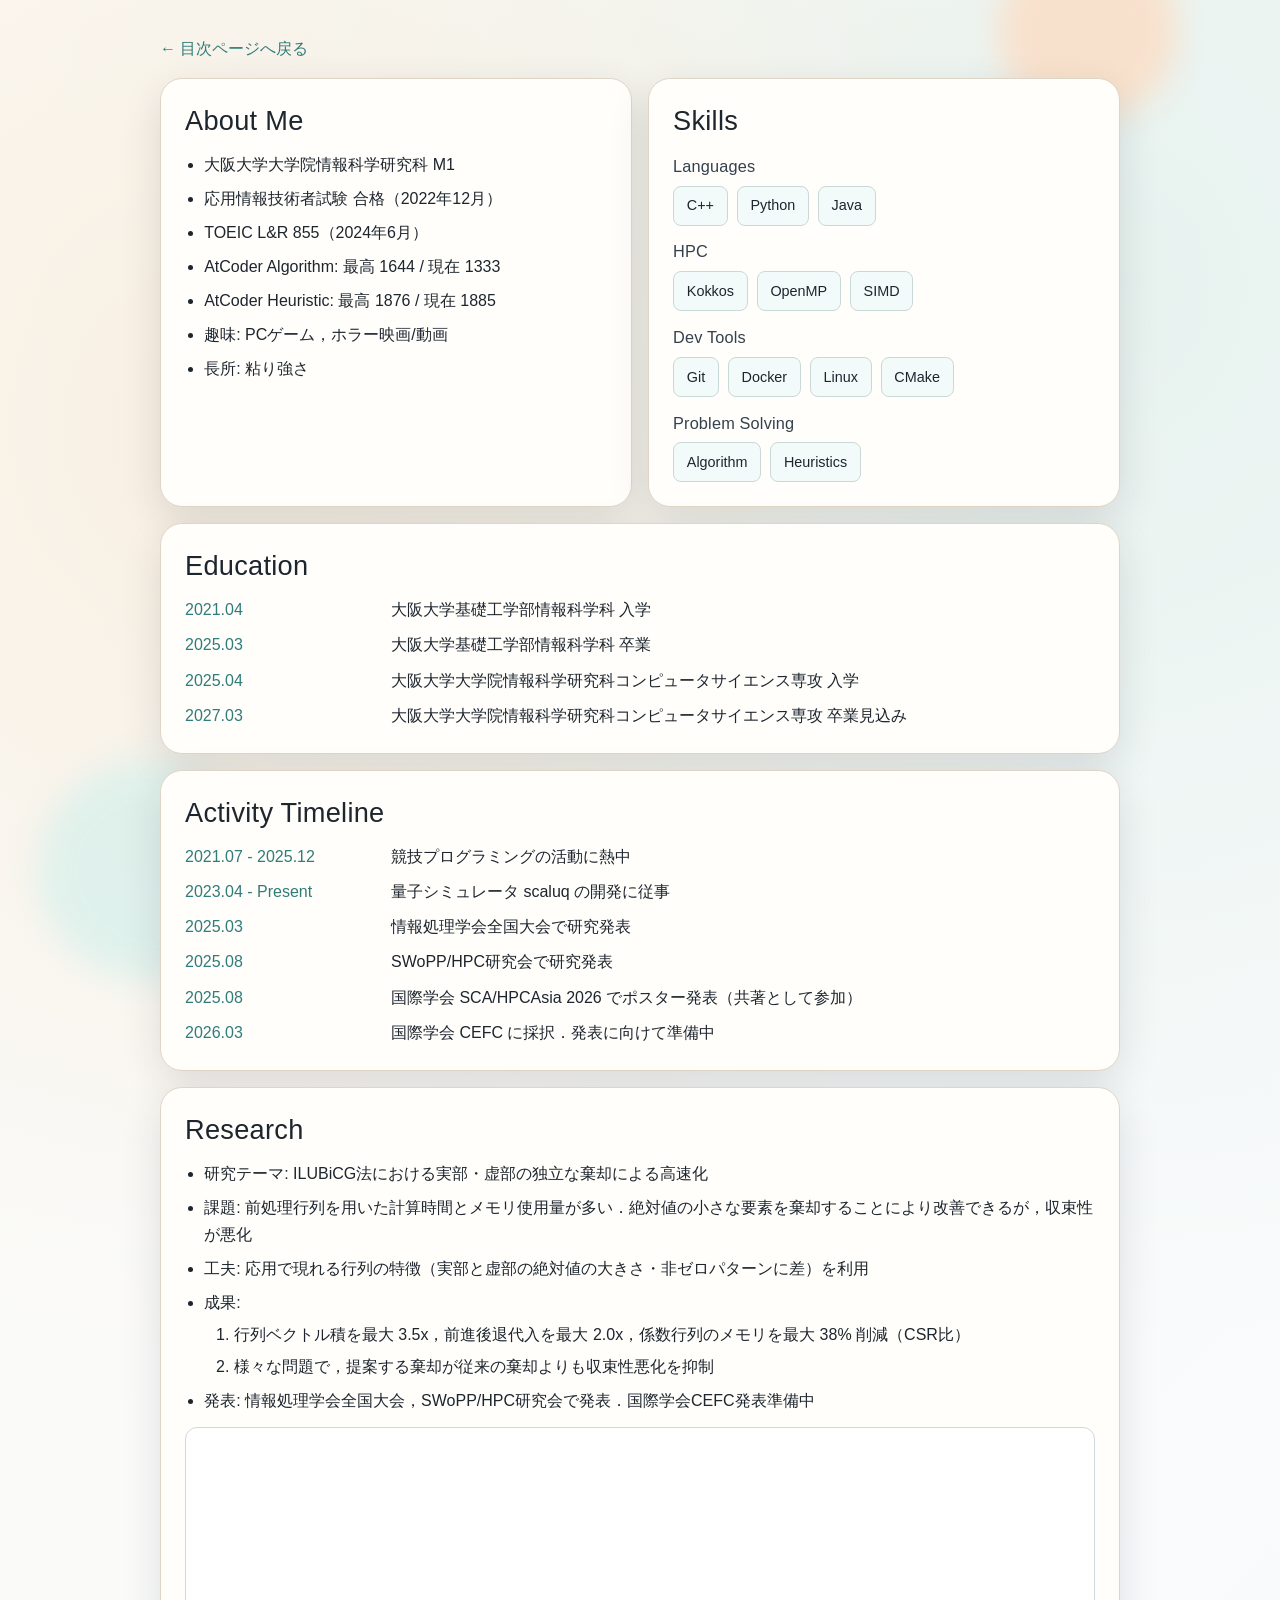
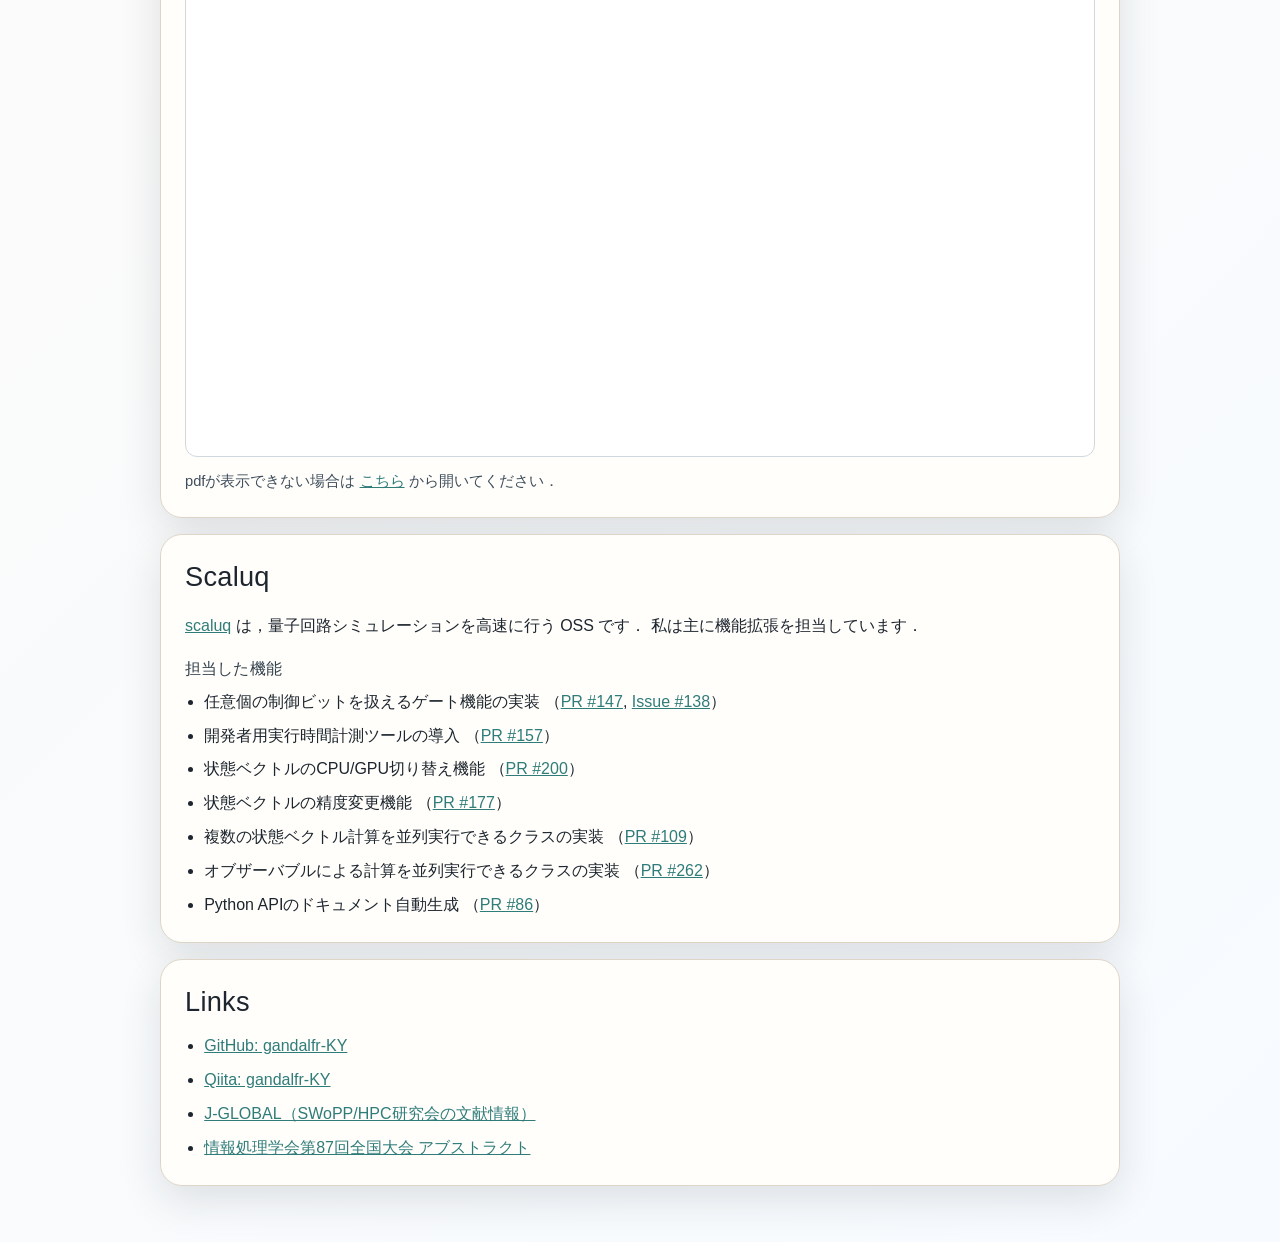
==== portfolio.html @ a689f93b "a" ====
<!DOCTYPE html>
<html lang="ja">
<head>
    <meta charset="UTF-8">
    <meta name="viewport" content="width=device-width, initial-scale=1.0">
    <title>Engineer Portfolio</title>
    <link rel="stylesheet" type="text/css" href="/src/css/portfolio.css">
</head>
<body>
    <main class="page-shell">
        <a class="back-link reveal" href="index.html">← 目次ページへ戻る</a>
        <div class="layout-stack">
            <section class="layout-grid-2">
                <article class="panel reveal" style="--delay: 0.12s;">
                    <h2>About Me</h2>
                    <ul class="detail-list">
                        <li>大阪大学大学院情報科学研究科 M1</li>
                        <li>応用情報技術者試験 合格（2022年12月）</li>
                        <li>TOEIC L&R 855（2024年6月）</li>
                        <li>AtCoder Algorithm: 最高 1644 / 現在 1333</li>
                        <li>AtCoder Heuristic: 最高 1876 / 現在 1885</li>
                        <li>趣味: PCゲーム，ホラー映画/動画</li>
                        <li>長所: 粘り強さ</li>
                    </ul>
                </article>

                <article class="panel reveal" style="--delay: 0.2s;">
                    <h2>Skills</h2>
                    <div class="skills-group">
                        <h3 class="section-subheading">Languages</h3>
                        <div class="tag-wrap">
                            <span>C++</span>
                            <span>Python</span>
                            <span>Java</span>
                        </div>
                    </div>
                    <div class="skills-group">
                        <h3 class="section-subheading">HPC</h3>
                        <div class="tag-wrap">
                            <span>Kokkos</span>
                            <span>OpenMP</span>
                            <span>SIMD</span>
                        </div>
                    </div>
                    <div class="skills-group">
                        <h3 class="section-subheading">Dev Tools</h3>
                        <div class="tag-wrap">
                            <span>Git</span>
                            <span>Docker</span>
                            <span>Linux</span>
                            <span>CMake</span>
                        </div>
                    </div>
                    <div class="skills-group">
                        <h3 class="section-subheading">Problem Solving</h3>
                        <div class="tag-wrap">
                            <span>Algorithm</span>
                            <span>Heuristics</span>
                        </div>
                    </div>
                </article>
            </section>

            <section class="layout-grid-2">
                <article class="panel intro-card--career reveal" style="--delay: 0.22s;">
                    <h2>Education</h2>
                    <ul class="intro-career">
                        <li>
                            <span class="timeline-date">2021.04</span>
                            <span class="timeline-item">大阪大学基礎工学部情報科学科 入学</span>
                        </li>
                        <li>
                            <span class="timeline-date">2025.03</span>
                            <span class="timeline-item">大阪大学基礎工学部情報科学科 卒業</span>
                        </li>
                        <li>
                            <span class="timeline-date">2025.04</span>
                            <span class="timeline-item">大阪大学大学院情報科学研究科コンピュータサイエンス専攻 入学</span>
                        </li>
                        <li>
                            <span class="timeline-date">2027.03</span>
                            <span class="timeline-item">大阪大学大学院情報科学研究科コンピュータサイエンス専攻 卒業見込み</span>
                        </li>
                    </ul>
                </article>
            </section>

            <section class="panel reveal" style="--delay: 0.46s;">
                <h2>Activity Timeline</h2>
                <ul class="timeline">
                    <li>
                        <span class="timeline-date">2021.07 - 2025.12</span>
                        <span class="timeline-item">競技プログラミングの活動に熱中</span>
                    </li>
                    <li>
                        <span class="timeline-date">2023.04 - Present</span>
                        <span class="timeline-item">量子シミュレータ scaluq の開発に従事</span>
                    </li>
                    <li>
                        <span class="timeline-date">2025.03</span>
                        <span class="timeline-item">情報処理学会全国大会で研究発表</span>
                    </li>
                    <li>
                        <span class="timeline-date">2025.08</span>
                        <span class="timeline-item">SWoPP/HPC研究会で研究発表</span>
                    </li>
                    <li>
                        <span class="timeline-date">2025.08</span>
                        <span class="timeline-item">国際学会 SCA/HPCAsia 2026 でポスター発表（共著として参加）</span>
                    </li>
                    <li>
                        <span class="timeline-date">2026.03</span>
                        <span class="timeline-item">国際学会 CEFC に採択．発表に向けて準備中</span>
                    </li>
                </ul>
            </section>

            <section class="panel reveal" style="--delay: 0.28s;">
                <h2>Research</h2>
                <ul class="detail-list">
                    <li><strong>研究テーマ:</strong> ILUBiCG法における実部・虚部の独立な棄却による高速化</li>
                    <li><strong>課題:</strong> 前処理行列を用いた計算時間とメモリ使用量が多い．絶対値の小さな要素を棄却することにより改善できるが，収束性が悪化</li>
                    <li><strong>工夫:</strong> 応用で現れる行列の特徴（実部と虚部の絶対値の大きさ・非ゼロパターンに差）を利用</li>
                    <li>
                        <strong>成果:</strong>
                        <ol class="detail-sublist">
                            <li>行列ベクトル積を最大 3.5x，前進後退代入を最大 2.0x，係数行列のメモリを最大 38% 削減（CSR比）</li>
                            <li>様々な問題で，提案する棄却が従来の棄却よりも収束性悪化を抑制</li>
                        </ol>
                    </li>
                    <li><strong>発表:</strong> 情報処理学会全国大会，SWoPP/HPC研究会で発表．国際学会CEFC発表準備中</li>
                </ul>
                <iframe
                    class="pdf-viewer"
                    src="research.pdf#view=FitH"
                    title="Research PDF"
                    loading="lazy">
                </iframe>
                <p class="meta">
                    pdfが表示できない場合は
                    <a href="research.pdf" target="_blank" rel="noopener noreferrer">こちら</a>
                    から開いてください．
                </p>
            </section>

            <section class="panel reveal" style="--delay: 0.34s;">
                <h2>Scaluq</h2>
                <p>
                    <a href="https://github.com/qulacs/scaluq" target="_blank" rel="noopener noreferrer">scaluq</a>
                    は，量子回路シミュレーションを高速に行う OSS です．
                    私は主に機能拡張を担当しています．
                </p>
                <h3 class="section-subheading">担当した機能</h3>
                <ul class="detail-list task-list">
                    <li>
                        任意個の制御ビットを扱えるゲート機能の実装
                        （<a href="https://github.com/qulacs/scaluq/pull/147" target="_blank" rel="noopener noreferrer">PR #147</a>,
                        <a href="https://github.com/qulacs/scaluq/issues/138" target="_blank" rel="noopener noreferrer">Issue #138</a>）
                    </li>
                    <li>
                        開発者用実行時間計測ツールの導入
                        （<a href="https://github.com/qulacs/scaluq/pull/157" target="_blank" rel="noopener noreferrer">PR #157</a>）
                    </li>
                    <li>
                        状態ベクトルのCPU/GPU切り替え機能
                        （<a href="https://github.com/qulacs/scaluq/pull/200" target="_blank" rel="noopener noreferrer">PR #200</a>）
                    </li>
                    <li>
                        状態ベクトルの精度変更機能
                        （<a href="https://github.com/qulacs/scaluq/pull/177" target="_blank" rel="noopener noreferrer">PR #177</a>）
                    </li>
                    <li>
                        複数の状態ベクトル計算を並列実行できるクラスの実装
                        （<a href="https://github.com/qulacs/scaluq/pull/109" target="_blank" rel="noopener noreferrer">PR #109</a>）
                    </li>
                    <li>
                        オブザーバブルによる計算を並列実行できるクラスの実装
                        （<a href="https://github.com/qulacs/scaluq/pull/262" target="_blank" rel="noopener noreferrer">PR #262</a>）
                    </li>
                    <li>
                        Python APIのドキュメント自動生成
                        （<a href="https://github.com/qulacs/scaluq/pull/86" target="_blank" rel="noopener noreferrer">PR #86</a>）
                    </li>
                </ul>
            </section>

            <section class="panel reveal" style="--delay: 0.4s;">
                <h2>Links</h2>
                <ul class="detail-list">
                    <li>
                        <a href="https://github.com/gandalfr-KY" target="_blank" rel="noopener noreferrer">GitHub: gandalfr-KY</a>
                    </li>
                    <li>
                        <a href="https://qiita.com/gandalfr-KY" target="_blank" rel="noopener noreferrer">Qiita: gandalfr-KY</a>
                    </li>
                    <li>
                        <a href="https://jglobal.jst.go.jp/detail?JGLOBAL_ID=202502243102339112" target="_blank" rel="noopener noreferrer">J-GLOBAL（SWoPP/HPC研究会の文献情報）</a>
                    </li>
                    <li>
                        <a href="https://www.ipsj.or.jp/event/taikai/87/WEB/data/pdf/6J-06.html" target="_blank" rel="noopener noreferrer">情報処理学会第87回全国大会 アブストラクト</a>
                    </li>
                </ul>
            </section>
        </div>
    </main>
</body>
</html>
---- src/css/portfolio.css ----
:root {
    --ink: #1d252e;
    --surface: #fffefb;
    --line: #ded5c7;
    --accent: #d85d31;
    --teal: #2f7c79;
    --shadow: 0 14px 40px rgba(27, 34, 44, 0.12);
    --space-xs: 0.32rem;
    --space-sm: 0.5rem;
    --space-md: 0.8rem;
    --space-lg: 1rem;
    --space-xl: 1.5rem;
    --radius-sm: 8px;
    --radius-md: 12px;
    --radius-lg: 22px;
    --radius-lg-mobile: 18px;
}

* {
    box-sizing: border-box;
}

body {
    margin: 0;
    min-height: 100vh;
    font-family: "Hiragino Kaku Gothic ProN", "Yu Gothic UI", "Yu Gothic", "Meiryo", "Noto Sans JP", sans-serif;
    font-weight: 300;
    color: var(--ink);
    line-height: 1.7;
    background:
        radial-gradient(circle at 20% 15%, #f8efe2 0%, transparent 35%),
        radial-gradient(circle at 85% 10%, #e6f2ef 0%, transparent 38%),
        linear-gradient(135deg, #fcfaf6 0%, #f7fbff 100%);

}

body::before,
body::after {
    content: "";
    position: fixed;
    z-index: -1;
    border-radius: 999px;
    filter: blur(16px);
    opacity: 0.65;
    animation: drift 10s ease-in-out infinite alternate;
}

body::before {
    width: 180px;
    height: 180px;
    top: -60px;
    right: 8%;
    background: #ffd7b8;
}

body::after {
    width: 220px;
    height: 220px;
    bottom: -80px;
    left: 3%;
    background: #d2efeb;
    animation-delay: 0.6s;
}

.page-shell {
    width: min(960px, calc(100% - 2.4rem));
    margin: 2.2rem auto 3.5rem;
}

.back-link {
    display: inline-block;
    margin-bottom: 0;
    color: var(--teal);
    text-decoration: none;
    font-weight: 500;
}

.back-link:hover {
    text-decoration: underline;
}

.layout-stack {
    display: grid;
    gap: var(--space-lg);
    margin-top: var(--space-lg);
}

.layout-grid-2 {
    display: grid;
    grid-template-columns: repeat(2, minmax(0, 1fr));
    gap: var(--space-lg);
}

.panel {
    padding: var(--space-xl);
    border: 1px solid var(--line);
    border-radius: var(--radius-lg);
    background: var(--surface);
    box-shadow: var(--shadow);
}

h1,
h2,
h3 {
    margin-top: 0;
    font-family: inherit;
    letter-spacing: 0.01em;
}

h1 {
    margin-bottom: 0.6rem;
    font-size: clamp(1.6rem, 3.3vw, 2.4rem);
    font-weight: 400;
    line-height: 1.25;
}

h1 span {
    color: var(--accent);
}

h2 {
    margin-bottom: 0.7rem;
    font-size: clamp(1.3rem, 2.4vw, 1.7rem);
    font-weight: 400;
    line-height: 1.35;
}

h3 {
    font-weight: 400;
}

.section-subheading {
    margin: var(--space-md) 0 var(--space-xs);
    color: #33414e;
    font-size: 1.02rem;
    font-weight: 500;
}

.skills-group + .skills-group {
    margin-top: var(--space-sm);
}

a {
    color: var(--teal);
}

a:hover {
    opacity: 0.85;
}

.intro-card h2 {
    margin: 0 0 var(--space-sm);
    color: var(--teal);
    font-size: clamp(1.05rem, 2vw, 1.2rem);
}

.intro-card p {
    margin: 0;
}

.intro-card p + p {
    margin-top: var(--space-sm);
}

.intro-card--career {
    grid-column: 1 / -1;
}

.intro-career,
.timeline {
    margin: var(--space-sm) 0 0;
    padding: 0;
    list-style: none;
    display: grid;
    gap: var(--space-sm);
}

.intro-career li,
.timeline li {
    display: grid;
    grid-template-columns: minmax(120px, 190px) 1fr;
    column-gap: var(--space-lg);
    align-items: baseline;
}

.detail-list {
    margin: var(--space-sm) 0 0;
    padding-left: 1.2rem;
}

.detail-list li + li {
    margin-top: 0.42rem;
}

.detail-list p {
    margin: 0.22rem 0 0;
}

.detail-sublist {
    margin: var(--space-xs) 0 0;
    margin-left: 0.35rem;
    padding-left: 1.5rem;
}

.detail-sublist li + li {
    margin-top: var(--space-xs);
}

.task-list {
    margin-top: 0;
}

.detail-list strong {
    font-weight: 500;
}

.tag-wrap {
    display: flex;
    flex-wrap: wrap;
    gap: 0.55rem;
}

.tag-wrap span {
    padding: 0.42rem 0.8rem;
    border: 1px solid #c9d9d8;
    border-radius: var(--radius-sm);
    background: #f3fbfa;
    font-weight: 400;
    font-size: 0.9rem;
}

.meta {
    margin-top: var(--space-md);
    margin-bottom: 0;
    color: #3f4e5b;
    font-size: 0.92rem;
    line-height: 1.55;
}

.pdf-viewer {
    display: block;
    width: 100%;
    height: clamp(420px, 70vh, 860px);
    margin-top: var(--space-md);
    border: 1px solid #cfd8de;
    border-radius: var(--radius-md);
    background: #ffffff;
}

.timeline-date {
    color: var(--teal);
    font-weight: 500;
    white-space: nowrap;
}

.timeline-item {
    min-width: 0;
}

.reveal {
    opacity: 0;
    transform: translateY(10px);
    animation: reveal 0.6s ease forwards;
    animation-delay: var(--delay, 0s);
}

@keyframes reveal {
    to {
        opacity: 1;
        transform: translateY(0);
    }
}

@keyframes drift {
    to {
        transform: translateY(16px);
    }
}

@media (max-width: 820px) {
    .page-shell {
        width: min(960px, calc(100% - 1.2rem));
        margin-top: 1.2rem;
    }

    .panel {
        padding: 1.15rem;
        border-radius: var(--radius-lg-mobile);
    }

    .layout-grid-2 {
        grid-template-columns: 1fr;
    }

    .intro-card--career {
        grid-column: auto;
    }

    .timeline li,
    .intro-career li {
        grid-template-columns: 1fr;
        row-gap: 0.1rem;
    }

    .timeline-date {
        white-space: normal;
    }

    .pdf-viewer {
        height: min(70vh, 620px);
    }
}
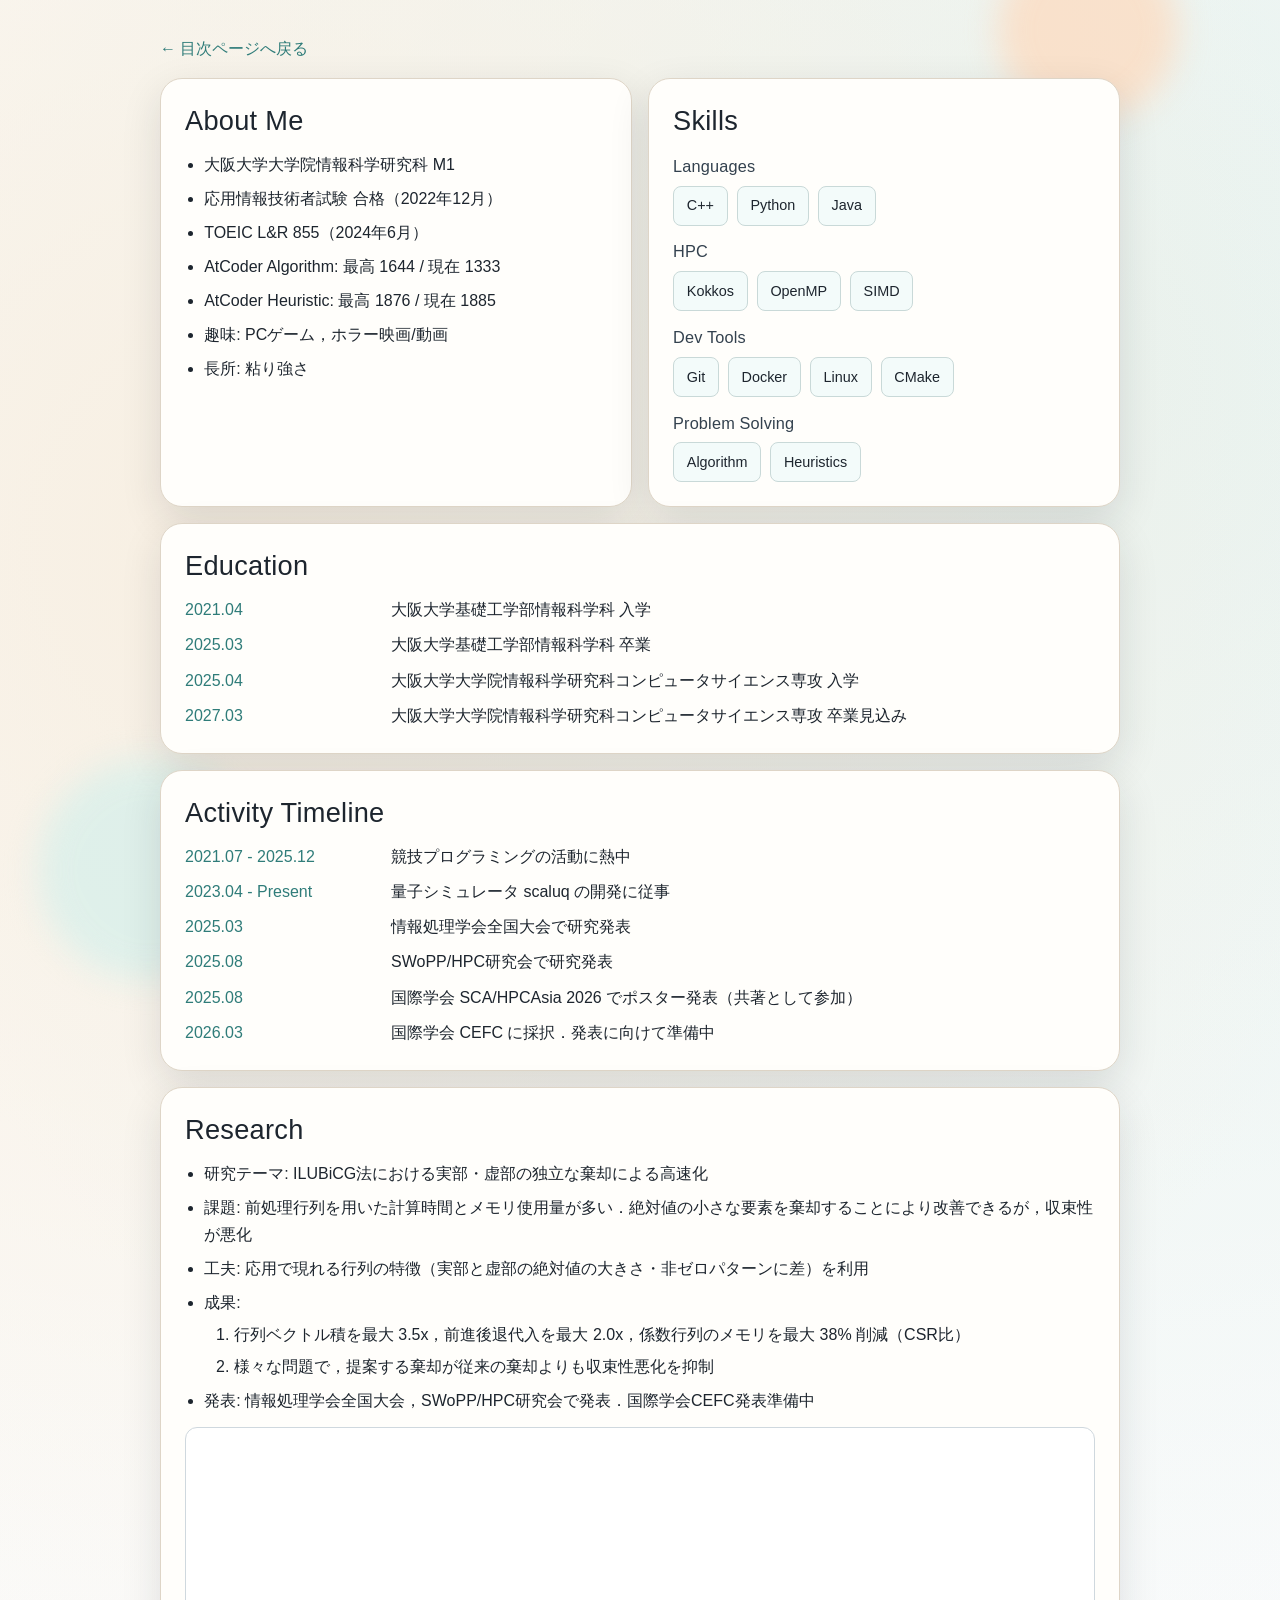
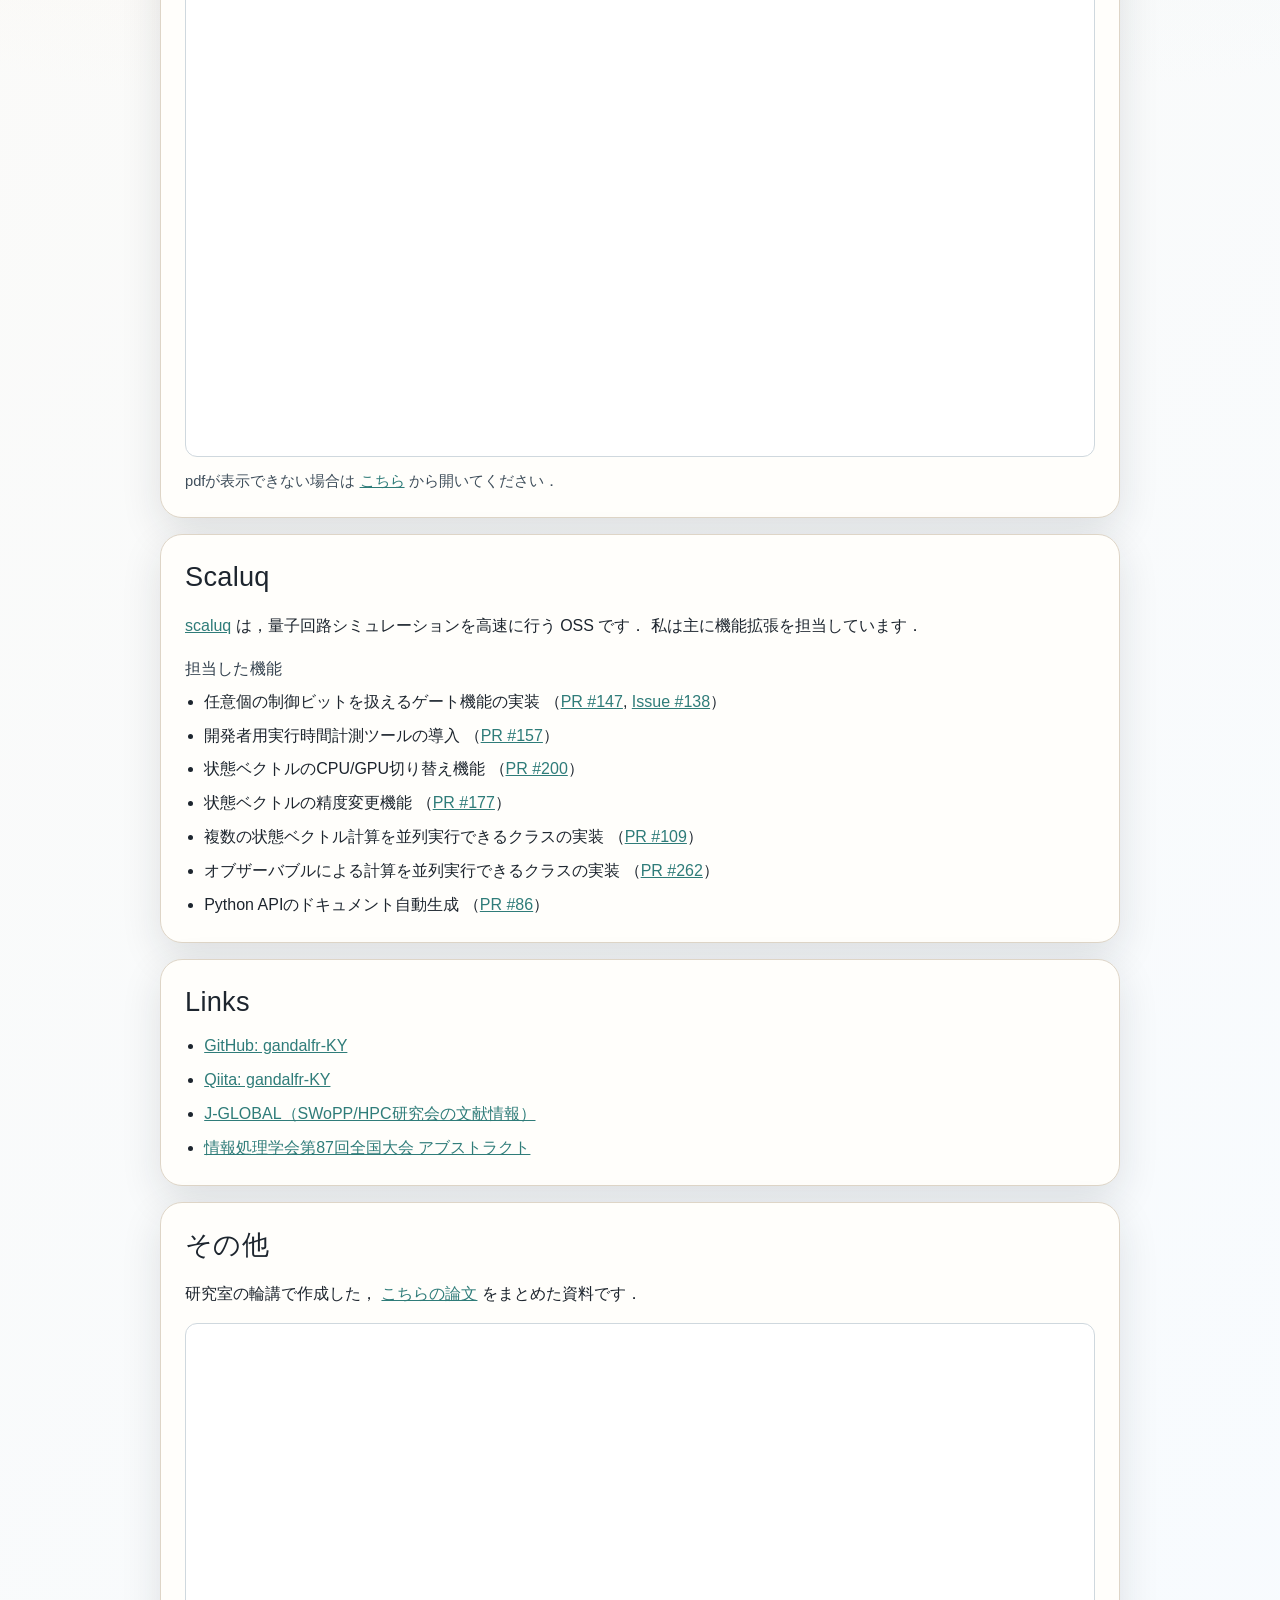
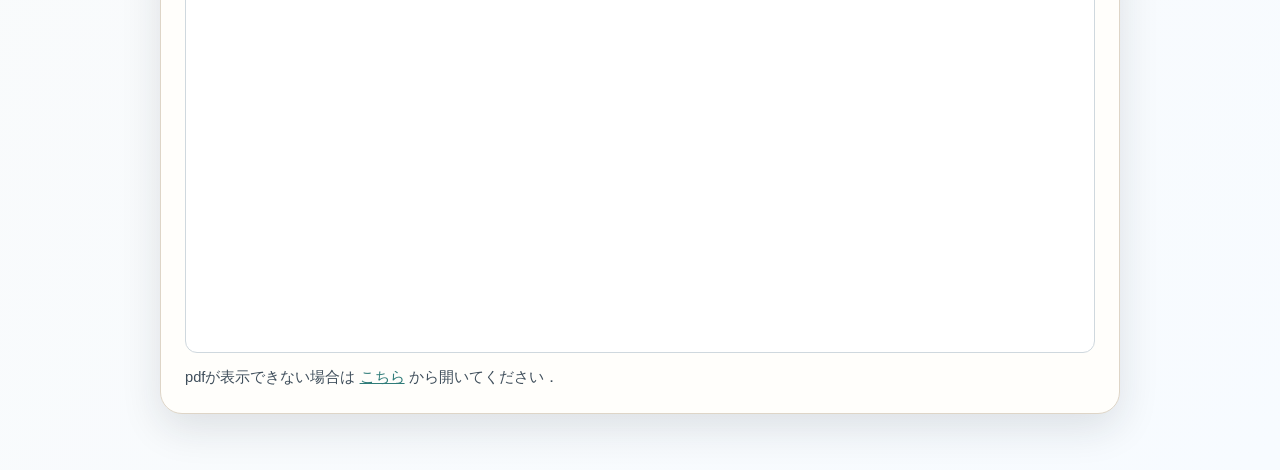
==== commit e4c7ec3a: "add rinkou pdf" ====
--- a/portfolio.html
+++ b/portfolio.html
@@ -201,6 +201,26 @@
                     </li>
                 </ul>
             </section>
+
+            <section class="panel reveal" style="--delay: 0.44s;">
+                <h2>その他</h2>
+                <p>
+                    研究室の輪講で作成した，
+                    <a href="https://ieeexplore.ieee.org/document/10793200" target="_blank" rel="noopener noreferrer">こちらの論文</a>
+                    をまとめた資料です．
+                </p>
+                <iframe
+                    class="pdf-viewer"
+                    src="rinkou.pdf#view=FitH"
+                    title="輪講資料 PDF"
+                    loading="lazy">
+                </iframe>
+                <p class="meta">
+                    pdfが表示できない場合は
+                    <a href="rinkou.pdf" target="_blank" rel="noopener noreferrer">こちら</a>
+                    から開いてください．
+                </p>
+            </section>
         </div>
     </main>
 </body>
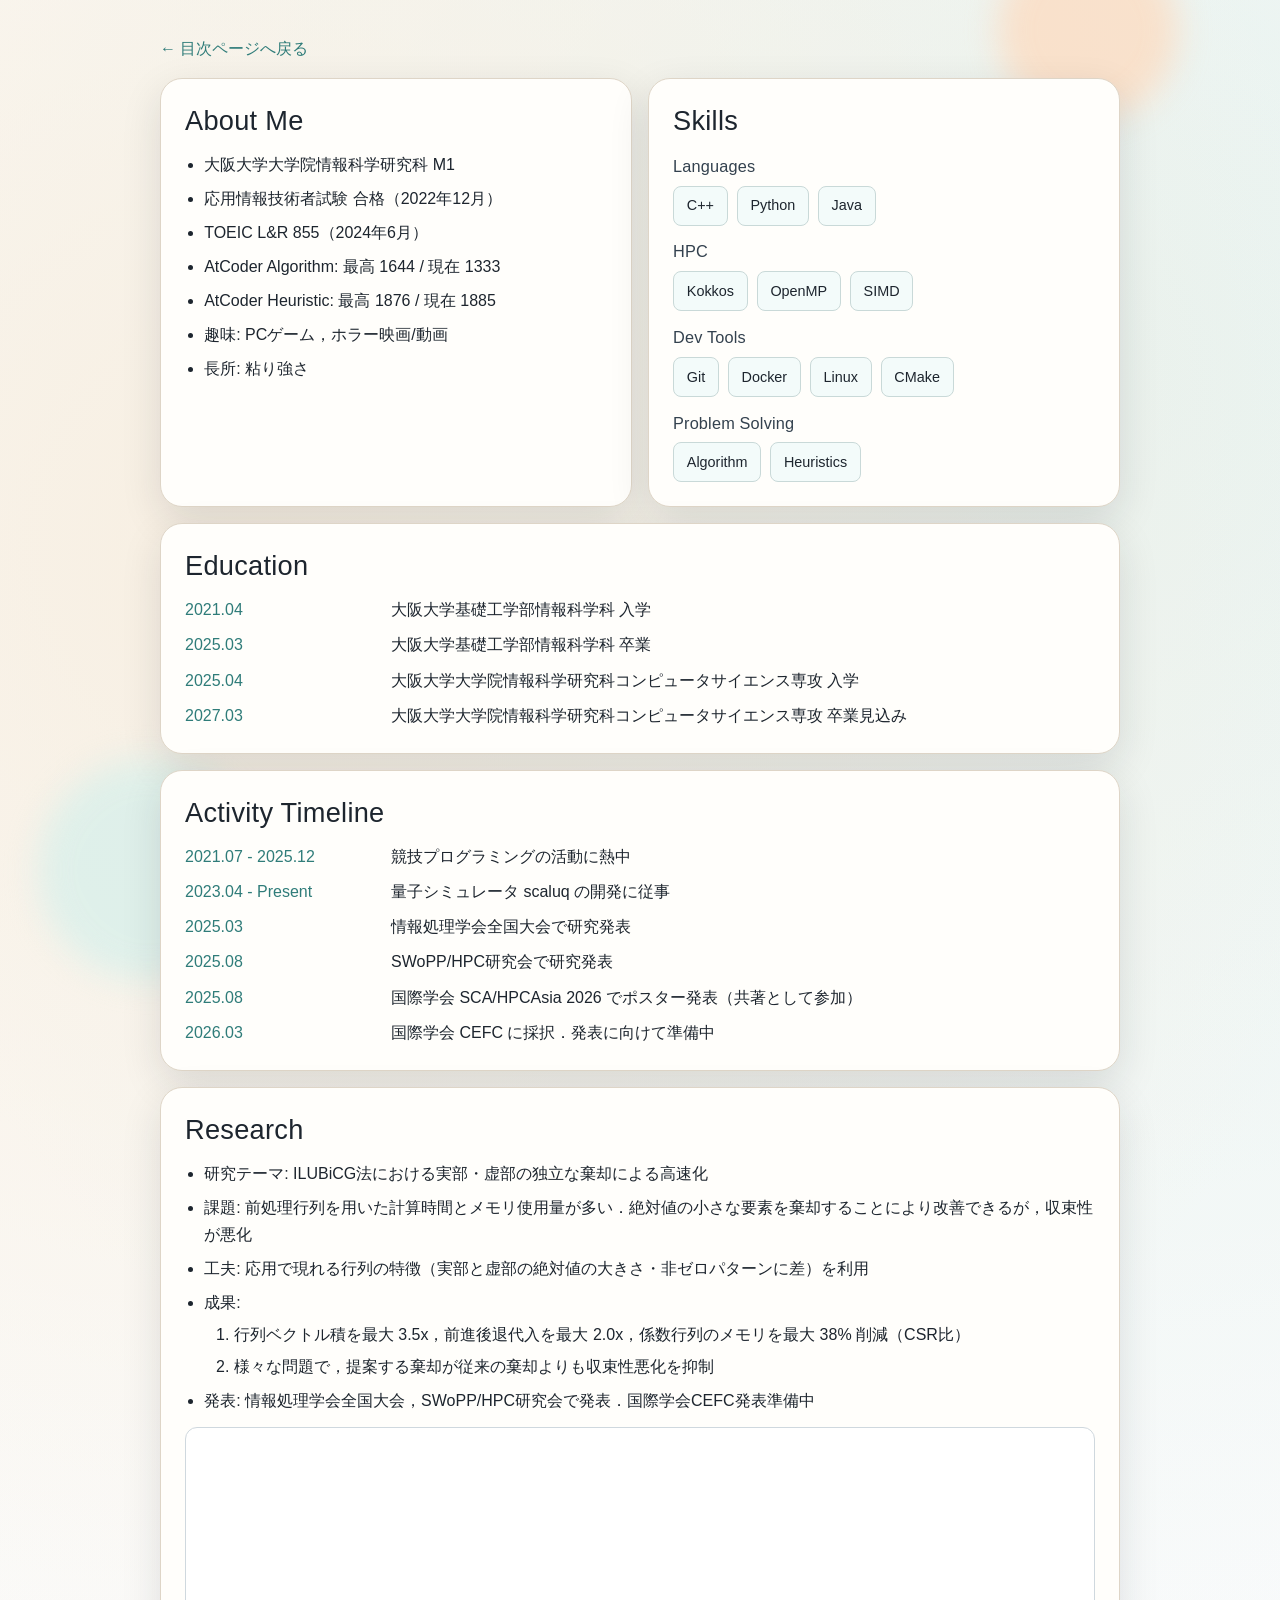
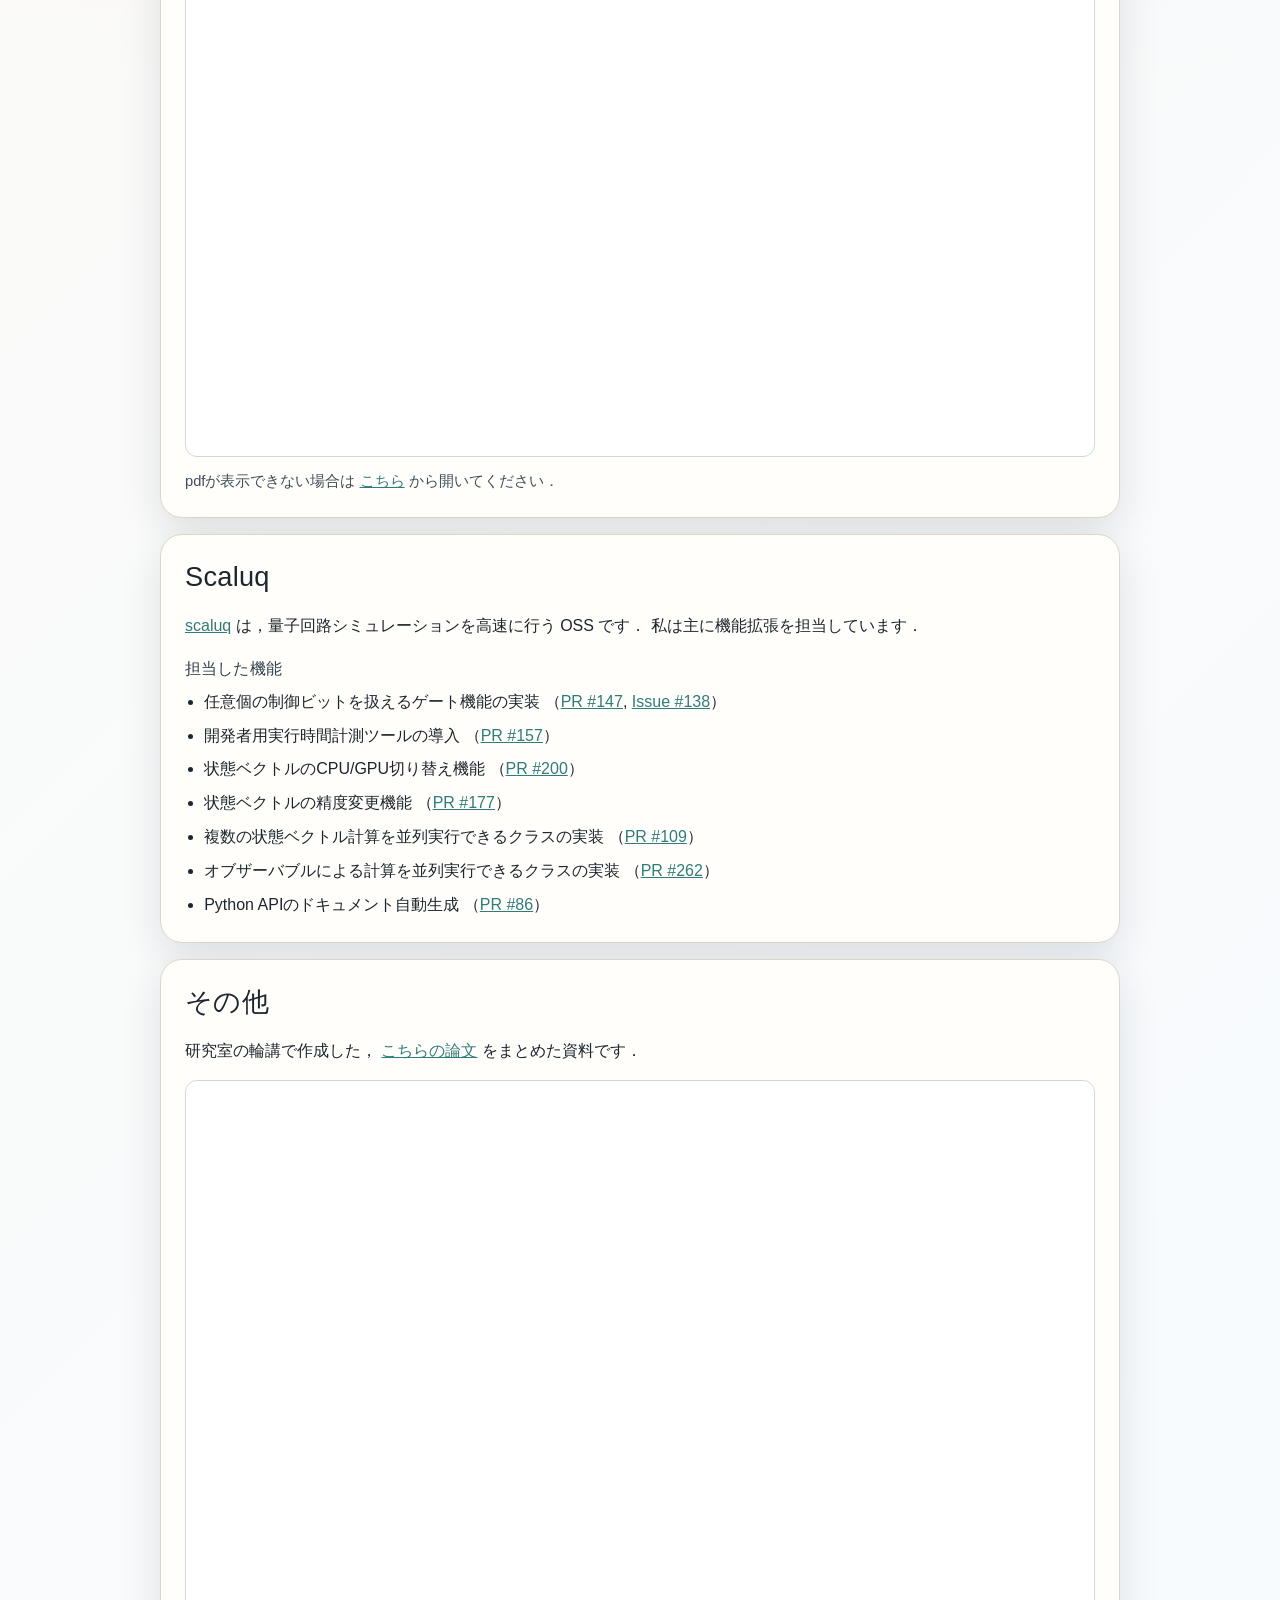
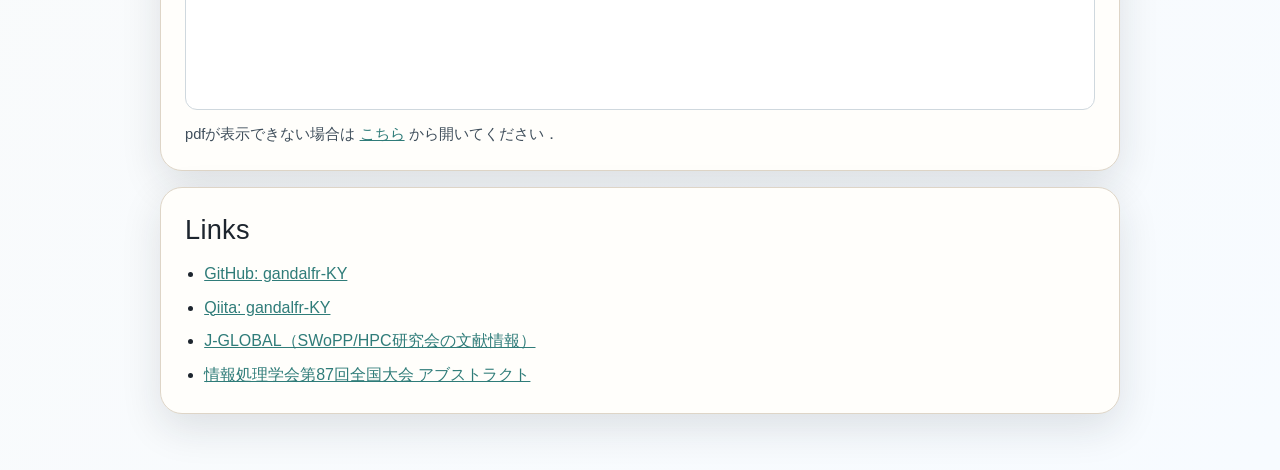
==== commit 0172c813: "change panel order" ====
--- a/portfolio.html
+++ b/portfolio.html
@@ -184,24 +184,6 @@
                 </ul>
             </section>
 
-            <section class="panel reveal" style="--delay: 0.4s;">
-                <h2>Links</h2>
-                <ul class="detail-list">
-                    <li>
-                        <a href="https://github.com/gandalfr-KY" target="_blank" rel="noopener noreferrer">GitHub: gandalfr-KY</a>
-                    </li>
-                    <li>
-                        <a href="https://qiita.com/gandalfr-KY" target="_blank" rel="noopener noreferrer">Qiita: gandalfr-KY</a>
-                    </li>
-                    <li>
-                        <a href="https://jglobal.jst.go.jp/detail?JGLOBAL_ID=202502243102339112" target="_blank" rel="noopener noreferrer">J-GLOBAL（SWoPP/HPC研究会の文献情報）</a>
-                    </li>
-                    <li>
-                        <a href="https://www.ipsj.or.jp/event/taikai/87/WEB/data/pdf/6J-06.html" target="_blank" rel="noopener noreferrer">情報処理学会第87回全国大会 アブストラクト</a>
-                    </li>
-                </ul>
-            </section>
-
             <section class="panel reveal" style="--delay: 0.44s;">
                 <h2>その他</h2>
                 <p>
@@ -221,6 +203,24 @@
                     から開いてください．
                 </p>
             </section>
+
+            <section class="panel reveal" style="--delay: 0.4s;">
+                <h2>Links</h2>
+                <ul class="detail-list">
+                    <li>
+                        <a href="https://github.com/gandalfr-KY" target="_blank" rel="noopener noreferrer">GitHub: gandalfr-KY</a>
+                    </li>
+                    <li>
+                        <a href="https://qiita.com/gandalfr-KY" target="_blank" rel="noopener noreferrer">Qiita: gandalfr-KY</a>
+                    </li>
+                    <li>
+                        <a href="https://jglobal.jst.go.jp/detail?JGLOBAL_ID=202502243102339112" target="_blank" rel="noopener noreferrer">J-GLOBAL（SWoPP/HPC研究会の文献情報）</a>
+                    </li>
+                    <li>
+                        <a href="https://www.ipsj.or.jp/event/taikai/87/WEB/data/pdf/6J-06.html" target="_blank" rel="noopener noreferrer">情報処理学会第87回全国大会 アブストラクト</a>
+                    </li>
+                </ul>
+            </section>
         </div>
     </main>
 </body>
